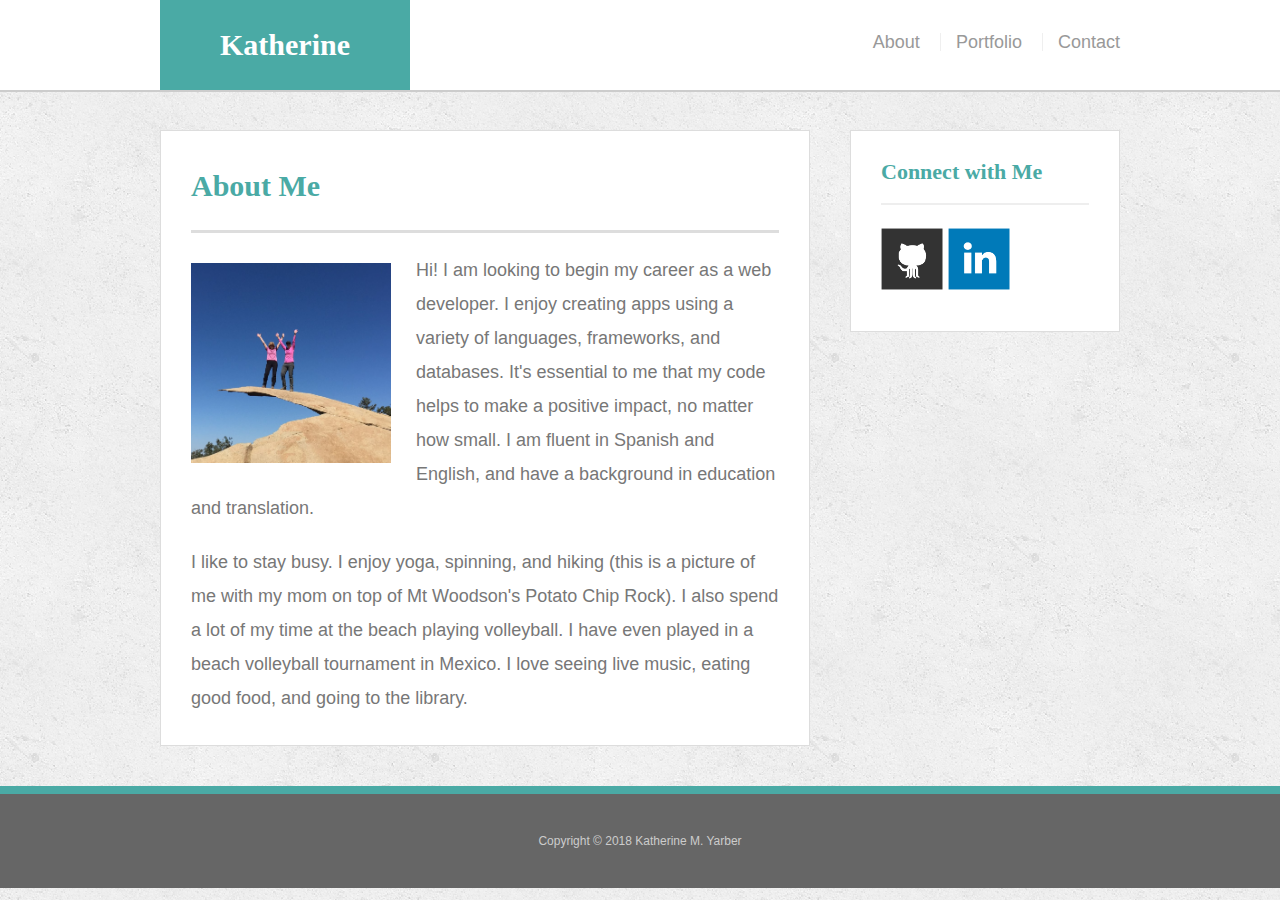
==== index.html @ 7cd8ad1b "added file for Heroku deployment" ====
<!doctype html>
<html lang="en-us">

<head>
  <meta charset="UTF-8">
  <meta name="viewport" content="initial-scale=1">
  <title>About | Katherine M. Yarber</title>
  <link rel="stylesheet" type="text/css" href="assets/css/reset.css">
  <link rel="stylesheet" type="text/css" href="assets/css/style.css">
  <link rel="stylesheet" type="text/css" href="assets/css/media query.css">
  
</head>

<body>

  <header id="masthead">
    <div class="container">
      <a href="index.html" id="logo">Katherine</a>
      <nav class="navColumns">
        <a href="index.html">About</a>
        <a href="portfolio.html">Portfolio</a>
        <a href="contact.html">Contact</a>
      </nav>
    </div>
  </header>

  <div id="main-container" class="container">
    <section class="main-section">
      <h1>About Me</h1>

      <img src="assets/images/MtWoodson2.jpg" class="auth-image" alt="Katherine Yarber">

      <p>Hi! I am looking to begin my career as a web developer. I enjoy creating apps using a variety of languages, frameworks, and databases. It's essential to me that my code helps to make a positive impact, no matter how small. I am fluent in Spanish and English, and have a background in education and translation.</p>
      <p>I like to stay busy. I enjoy yoga, spinning, and hiking (this is a picture of me with my mom on top of Mt Woodson's Potato Chip Rock). I also spend a lot of my time at the beach playing volleyball. I have even played in a beach volleyball tournament in Mexico. I love seeing live music, eating good food, and going to the library.
    
    </section>

    <section class="sidebar">
      <div id="connect">
        <h2>Connect with Me</h2>

        <a href="https://github.com/kyarber2"><img src="assets/images/github-128.png" class="social" alt="GitHub" /></a>
        <a href="https://www.linkedin.com/in/katherineyarber/"><img src="assets/images/linkedin-128.png" class="social" alt="LinkedIn" /></a>
        <!--<a href="#"><img src="assets/images/stackoverflow-128.png" class="social" alt="Stack Overflow" /></a>-->
      </div>
    </section>
  </div>

  <footer>
    <div class="container">
      Copyright &copy; 2018 Katherine M. Yarber
    </div>
  </footer>
</body>

</html>
---- assets/css/style.css ----
body {
  font-family: Arial, "Helvetica Neue", Helvetica, sans-serif;
  font-size: 18px;
  line-height: 34px;
  color: #777;
  background: url("../images/concrete_seamless.png");
}

* {
  box-sizing: border-box;
}

/* general */

.container {
  width: 100%;
  max-width: 960px;
  margin: 0 auto;
  clear: both;
}

h1,
h2,
h3,
p {
  margin-bottom: 20px;
}

p:last-child {
  margin-bottom: 0;
}

h1,
h2,
h3 {
  font-family: Georgia, Times, "Times New Roman", serif;
  font-weight: 700;
  color: #4aaaa5;
}

h1 {
  padding-bottom: 20px;
  font-size: 30px;
  line-height: 49px;
  border-bottom: 3px solid #ddd;
}

h2,
h3 {
  font-size: 22px;
}

/* header */

#masthead {
  position: fixed;
  z-index: 99;
  width: 100%;
  margin: 0 0 30px;
  overflow: auto;
  color: #fff;
  background: #fff;
  border-bottom: 2px solid #ccc;
}

#logo {
  float: left;
  width: 250px;
  height: 90px;
  font-family: Georgia, Times, "Times New Roman", serif;
  font-size: 30px;
  font-weight: 700;
  line-height: 90px;
  color: #fff;
  text-align: center;
  text-decoration: none;
  background: #4aaaa5;
}

nav {
  float: right;
  margin-top: 25px;
}

nav a {
  display: inline-block;
  padding-left: 15px;
  margin-left: 15px;
  line-height: 18px;
  color: #999;
  text-decoration: none;
  border-left: 1px solid #efefef;
}

nav a:first-child {
  border-left: 0 none;
}

/* footer */

footer {
  padding: 30px 0;
  clear: both;
  font-size: 12px;
  color: #fff;
  color: #ccc;
  text-align: center;
  background: #666;
  border-top: 8px solid #4aaaa5;
}

/* sidebar */

.sidebar {
  float: right;
  width: 100%;
  max-width: 270px;
  padding: 30px;
  margin-bottom: 20px;
  background: #fff;
  border: 1px solid #ddd;
}

h3,
.sidebar h2 {
  padding-bottom: 20px;
  margin-bottom: 15px;
  line-height: 22px;
  border-bottom: 2px solid #eee;
}

.social {
  width: 62px;
  height: 62px;
  margin-top: 8px;
  margin-right: 5px;
}

.social:last-child {
  margin-right: 0;
}

/* main */

#main-container {
  padding-top: 130px;
}

.main-section {
  float: left;
  width: 100%;
  max-width: 650px;
  padding: 30px;
  margin: 0 0 40px;
  background: #fff;
  border: 1px solid #ddd;
}

/* portfolio page */

.work {
  position: relative;
  float: left;
  width: 274px;
  margin: 20px 0 25px;
  overflow: auto;
}

.work:nth-child(even) {
  margin-right: 40px;
}

.work img {
  width: 100%;
  border: 0 none;
  opacity: 0.8;
}

.work h3 {
  position: absolute;
  bottom: 20px;
  width: 100%;
  padding: 15px;
  margin-bottom: 0;
  font-weight: 300;
  line-height: 30px;
  color: #fff;
  text-align: center;
  background: #4aaaa5;
  border-bottom: 0;
}

.auth-image {
  float: left;
  width: 200px;
  height: auto;
  margin-top: 10px;
  margin-right: 25px;
}

/* contact page */

#contact-form ul {
  margin-bottom: 20px;
}

#contact-form li {
  margin-bottom: 10px;
}

label,
input[type=text],
input[type=email],
textarea {
  display: block;
  width: 100%;
}

input[type=text],
input[type=email],
textarea {
  height: 35px;
  padding: 0 10px;
  font-size: 14px;
  border: 1px solid #ddd;
}

textarea {
  height: 200px;
}

input[type=submit] {
  padding: 10px 30px;
  font-size: 18px;
  color: #fff;
  cursor: pointer;
  background: #4aaaa5;
  border: 0 none;
}
---- assets/css/media query.css ----
@media only screen and (max-width: 640px)
{
* {
    box-sizing: border-box;
}
#logo{
	font-size:150%;
}
nav a{
	width:30%;	
}
#masthead{
	position:relative;
	padding-bottom:20px;
	width:100%;
}
#main-container{
	padding:5px;
}
.auth-image{
	width:100%;
}
.work{
	width:100%;
}

p {
	font-size: 110%;
}
nav, #logo {
	width: 100%;
}
nav {
	font-size:150%;
}
.sidebar{
	margin:10px, 5px;
	font-size:150%;
	max-width:100%;
	
}
footer{
	font-size:110%;
	margin-bottom: 30px;

}
body{
	padding-bottom:10px;
}
}

@media only screen and (max-width: 768px)
{
#logo{
	margin-left: 15px
}
#masthead{
	padding-right:20px;
}
.main-section{
	max-width:100%;
	margin:15px;
}
.auth-image{
	width:50%;
	height:50%;
}
.sidebar{
	margin:30px;
	max-width: 100%;
}
}
@media only screen and (max-width: 980px)
{
#masthead{
	padding-left:80px;
	padding-right:200px;
}
.main-section{
	max-width:40%;
	margin-left:80px;
	padding-left:30px;
}
.auth-image{
	width:100%;
	height:100%;
}
.sidebar{
	margin-right:190px;
}
}
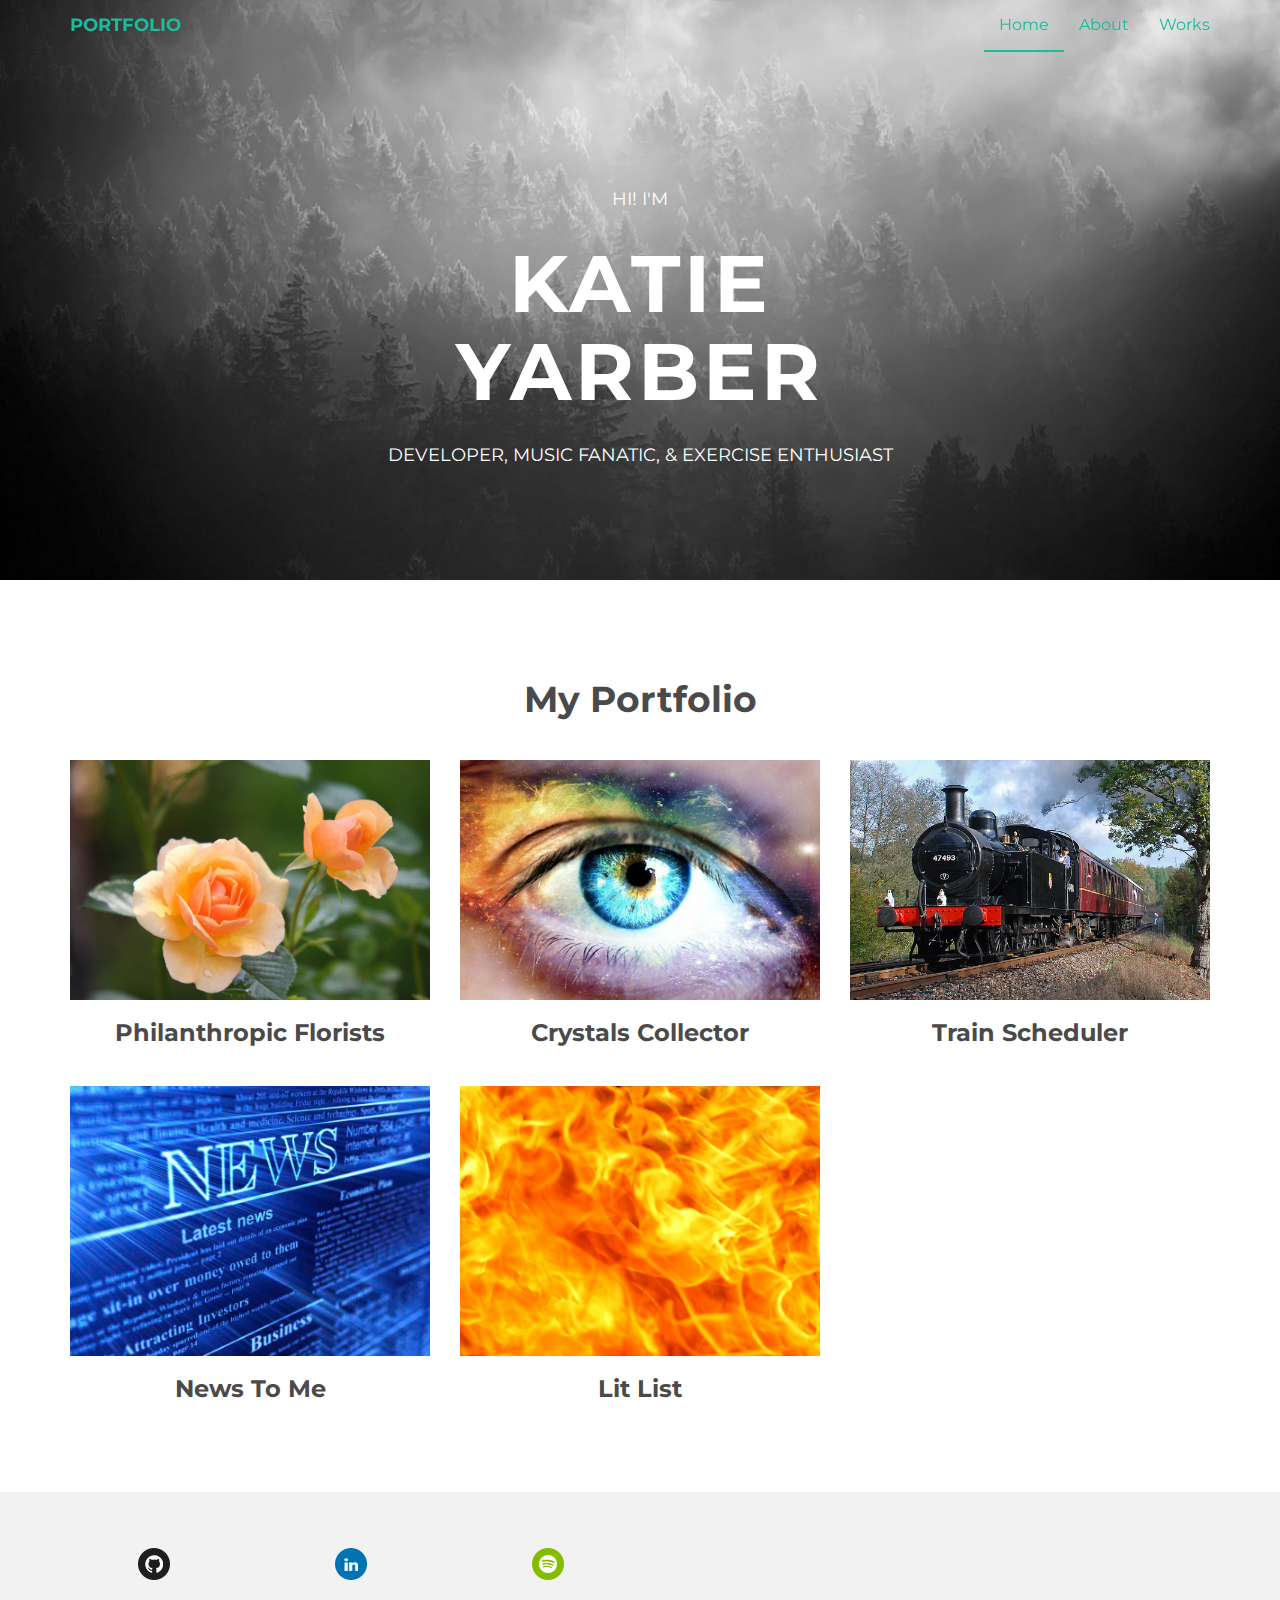
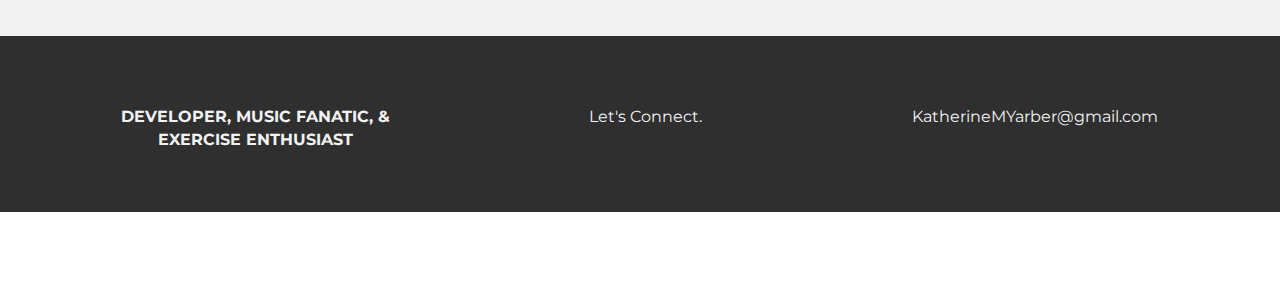
==== commit aacf96e1: "added names to projects" ====
--- a/index.html
+++ b/index.html
@@ -1,56 +1,146 @@
-<!doctype html>
-<html lang="en-us">
+<!DOCTYPE html>
+<html lang="en">
+  <head>
+    <meta charset="utf-8">
+    <meta http-equiv="X-UA-Compatible" content="IE=edge">
+    <meta name="viewport" content="width=device-width, initial-scale=1">
+    <meta name="description" content="">
+    <meta name="author" content="">
+    <link rel="shortcut icon" href="assets/ico/favicon.ico">
 
-<head>
-  <meta charset="UTF-8">
-  <meta name="viewport" content="initial-scale=1">
-  <title>About | Katherine M. Yarber</title>
-  <link rel="stylesheet" type="text/css" href="assets/css/reset.css">
-  <link rel="stylesheet" type="text/css" href="assets/css/style.css">
-  <link rel="stylesheet" type="text/css" href="assets/css/media query.css">
-  
-</head>
+    <title>KATIE YARBER -- Portfolio 2018</title>
 
-<body>
+    <!-- Bootstrap core CSS -->
+    <link href="assets/css/bootstrap.css" rel="stylesheet">
 
-  <header id="masthead">
-    <div class="container">
-      <a href="index.html" id="logo">Katherine</a>
-      <nav class="navColumns">
-        <a href="index.html">About</a>
-        <a href="portfolio.html">Portfolio</a>
-        <a href="contact.html">Contact</a>
-      </nav>
+    <!-- Custom styles for this template -->
+    <link href="assets/css/style.css" rel="stylesheet">
+    <link href="assets/css/font-awesome.min.css" rel="stylesheet">
+
+    <!-- HTML5 shim and Respond.js IE8 support of HTML5 elements and media queries -->
+    <!--[if lt IE 9]>
+      <script src="https://oss.maxcdn.com/libs/html5shiv/3.7.0/html5shiv.js"></script>
+      <script src="https://oss.maxcdn.com/libs/respond.js/1.4.2/respond.min.js"></script>
+    <![endif]-->
+  </head>
+
+  <body>
+
+    <!-- Static navbar -->
+    <div class="navbar navbar-default navbar-fixed-top" role="navigation">
+      <div class="container">
+        <div class="navbar-header">
+          <button type="button" class="navbar-toggle" data-toggle="collapse" data-target=".navbar-collapse">
+            <span class="sr-only">Toggle navigation</span>
+            <span class="icon-bar"></span>
+            <span class="icon-bar"></span>
+            <span class="icon-bar"></span>
+          </button>
+          <a class="navbar-brand" href="index.html">PORTFOLIO</a>
+        </div>
+        <div class="navbar-collapse collapse">
+          <ul class="nav navbar-nav navbar-right">
+            <li class="active"><a href="index.html">Home</a></li>
+            <li><a href="about.html">About</a></li>
+            <li><a href="#works">Works</a></li>
+          </ul>
+        </div><!--/.nav-collapse -->
+      </div>
     </div>
-  </header>
 
-  <div id="main-container" class="container">
-    <section class="main-section">
-      <h1>About Me</h1>
 
-      <img src="assets/images/MtWoodson2.jpg" class="auth-image" alt="Katherine Yarber">
+	<div id="headerwrap">
+	    <div class="container">
+			<div class="row">
+				<div class="col-lg-6 col-lg-offset-3">
+					<h4>HI! I'M</h4>
+					<h1>KATIE YARBER</h1>
+					<h4>DEVELOPER, MUSIC FANATIC, & EXERCISE ENTHUSIAST</h4>
+				</div>
+			</div><! --/row -->
+	    </div> <!-- /container -->
+	</div><! --/headerwrap -->
+	
+	<section id="works"></section>
+	<div class="container">
+		<div class="row centered mt mb">
+			<h1>My Portfolio</h1>
+			
+			<div class="col-lg-4 col-md-4 col-sm-4 gallery">
+				<a href="https://intense-scrubland-20219.herokuapp.com/" target="_blank"><img src="assets/img/portfolio/flowers.jpeg" class="img-responsive"></a>
+				<h3>Philanthropic Florists</h3>
+			</div>
+			<div class="col-lg-4 col-md-4 col-sm-4 gallery">
+				<a href="https://crystals-collector-game-01.herokuapp.com/index.html" target="_blank"><img src="assets/img/portfolio/psychic.jpg" class="img-responsive"></a>
+				<h3>Crystals Collector</h3>
+			</div>
+			<div class="col-lg-4 col-md-4 col-sm-4 gallery">
+				<a href="https://train-scheduler-01.herokuapp.com/index.html" target="_blank"><img src="assets/img/portfolio/train.jpg" class="img-responsive"></a>
+				<h3>Train Scheduler</h3>
+			</div>
+			<div class="col-lg-4 col-md-4 col-sm-4 gallery">
+				<a href="https://news-to-me.herokuapp.com/" target="_blank"><img src="assets/img/portfolio/news4.jpg" class="img-responsive"></a>
+				<h3>News To Me</h3>
+			</div>
+			<div class="col-lg-4 col-md-4 col-sm-4 gallery">
+				<a href="https://lit-list.herokuapp.com/index.html" target="_blank"><img src="assets/img/portfolio/lit.jpg" class="img-responsive"></a>
+				<h3>Lit List</h3>
+			</div>
+			<!-- <div class="col-lg-4 col-md-4 col-sm-4 gallery">
+				<a href="work.html"><img src="assets/img/portfolio/folio06.png" class="img-responsive"></a>
+			</div> -->
+		</div><! --/row -->
+	</div><! --/container -->
+	
+	<div id="social">
+		<div class="container">
+			<div class="row centered">
+				<div class="col-lg-2 footerImg">
+					<a href="https://github.com/kyarber2" target="_blank"><img src="assets/img/github.png"  class="fa fa-dribbble"></a>
+				</div>
+				<div class="col-lg-2 footerImg">
+					<a href="https://www.linkedin.com/in/katherineyarber/" target="_blank"><img src="assets/img/linkedin.png"  class="fa fa-linkedin"></a>
+				</div>
+				<div class="col-lg-2 footerImg">
+					<a href="https://open.spotify.com/user/kyarber2?si=ofyCcNWgR3ekuX5lqcl1QQ" target="_blank"><img src="assets/img/spotify.png"  class="fa fa-instagram"></a>
+				</div>
+				<!-- <div class="col-lg-2">
+					<a href="#"><i class="fa fa-linkedin"></i></a>
+				</div>
+				<div class="col-lg-2">
+					<a href="#"><i class="fa fa-instagram"></i></a>
+				</div>
+				<div class="col-lg-2">
+					<a href="#"><i class="fa fa-tumblr"></i></a>
+				</div> -->
+			
+			</div><! --/row -->
+		</div><! --/container -->
+	</div><! --/social -->
 
-      <p>Hi! I am looking to begin my career as a web developer. I enjoy creating apps using a variety of languages, frameworks, and databases. It's essential to me that my code helps to make a positive impact, no matter how small. I am fluent in Spanish and English, and have a background in education and translation.</p>
-      <p>I like to stay busy. I enjoy yoga, spinning, and hiking (this is a picture of me with my mom on top of Mt Woodson's Potato Chip Rock). I also spend a lot of my time at the beach playing volleyball. I have even played in a beach volleyball tournament in Mexico. I love seeing live music, eating good food, and going to the library.
-    
-    </section>
+	<div id="footerwrap">
+		<div class="container">
+			<div class="row centered">
+				<div class="col-lg-4">
+					<p><b>DEVELOPER, MUSIC FANATIC, & EXERCISE ENTHUSIAST</b></p>
+				</div>
+			
+				<div class="col-lg-4">
+					<p>Let's Connect.</p>
+				</div>
+				<div class="col-lg-4">
+					<p>KatherineMYarber@gmail.com</p>
+				</div>
+			</div>
+		</div>
+	</div><! --/footerwrap -->
+	
 
-    <section class="sidebar">
-      <div id="connect">
-        <h2>Connect with Me</h2>
 
-        <a href="https://github.com/kyarber2"><img src="assets/images/github-128.png" class="social" alt="GitHub" /></a>
-        <a href="https://www.linkedin.com/in/katherineyarber/"><img src="assets/images/linkedin-128.png" class="social" alt="LinkedIn" /></a>
-        <!--<a href="#"><img src="assets/images/stackoverflow-128.png" class="social" alt="Stack Overflow" /></a>-->
-      </div>
-    </section>
-  </div>
-
-  <footer>
-    <div class="container">
-      Copyright &copy; 2018 Katherine M. Yarber
-    </div>
-  </footer>
-</body>
-
-</html>+    <!-- Bootstrap core JavaScript
+    ================================================== -->
+    <!-- Placed at the end of the document so the pages load faster -->
+    <script src="https://ajax.googleapis.com/ajax/libs/jquery/1.11.0/jquery.min.js"></script>
+    <script src="assets/js/bootstrap.min.js"></script>
+  </body>
+</html>
--- a/assets/css/style.css
+++ b/assets/css/style.css
@@ -1,239 +1,236 @@
+/*
+ * Author: Carlos Alvarez
+ * URL: http://Alvarez.is
+ *
+ * Project Name: NYC Design
+ * Version: 1.0
+ * Date: 04-20-2014
+ * URL: 
+ */
+
+
+/* ==========================================================================
+   Base Styles, Bootstrap Modifications & Fonts Import
+   ========================================================================== */
+
+@import url(http://fonts.googleapis.com/css?family=Montserrat:400,700);
+
+
+::-moz-selection {
+    background: #f2c2c9;
+    color: #a4003a;
+    text-shadow: none;
+}
+
+::selection {
+    background: #16a085;
+    color: #a4003a;
+    text-shadow: none;
+}
+
+/*
+ * A better looking default horizontal rule
+ */
+
+ hr {
+    display: block;
+    height: 1px;
+    border: 0;
+    border-top: 1px solid #ccc;
+    margin: 1em 0;
+    padding: 0;
+}
+
+.centered {
+	text-align: center
+}
+
+.mt {
+	margin-top: 80px;
+}
+
+.mb {
+	margin-bottom: 80px;
+}
+
+/* ==========================================================================
+   General styles
+   ========================================================================== */
+
+
 body {
-  font-family: Arial, "Helvetica Neue", Helvetica, sans-serif;
-  font-size: 18px;
-  line-height: 34px;
-  color: #777;
-  background: url("../images/concrete_seamless.png");
-}
-
-* {
-  box-sizing: border-box;
-}
-
-/* general */
-
-.container {
-  width: 100%;
-  max-width: 960px;
-  margin: 0 auto;
-  clear: both;
-}
-
-h1,
-h2,
-h3,
-p {
-  margin-bottom: 20px;
-}
-
-p:last-child {
-  margin-bottom: 0;
-}
-
-h1,
-h2,
-h3 {
-  font-family: Georgia, Times, "Times New Roman", serif;
-  font-weight: 700;
-  color: #4aaaa5;
-}
-
-h1 {
-  padding-bottom: 20px;
-  font-size: 30px;
-  line-height: 49px;
-  border-bottom: 3px solid #ddd;
-}
-
-h2,
-h3 {
-  font-size: 22px;
-}
-
-/* header */
-
-#masthead {
-  position: fixed;
-  z-index: 99;
-  width: 100%;
-  margin: 0 0 30px;
-  overflow: auto;
-  color: #fff;
-  background: #fff;
-  border-bottom: 2px solid #ccc;
-}
-
-#logo {
-  float: left;
-  width: 250px;
-  height: 90px;
-  font-family: Georgia, Times, "Times New Roman", serif;
-  font-size: 30px;
-  font-weight: 700;
-  line-height: 90px;
-  color: #fff;
-  text-align: center;
-  text-decoration: none;
-  background: #4aaaa5;
-}
-
-nav {
-  float: right;
-  margin-top: 25px;
-}
-
-nav a {
-  display: inline-block;
-  padding-left: 15px;
-  margin-left: 15px;
-  line-height: 18px;
-  color: #999;
-  text-decoration: none;
-  border-left: 1px solid #efefef;
-}
-
-nav a:first-child {
-  border-left: 0 none;
-}
-
-/* footer */
-
-footer {
-  padding: 30px 0;
-  clear: both;
-  font-size: 12px;
-  color: #fff;
-  color: #ccc;
-  text-align: center;
-  background: #666;
-  border-top: 8px solid #4aaaa5;
-}
-
-/* sidebar */
-
-.sidebar {
-  float: right;
-  width: 100%;
-  max-width: 270px;
-  padding: 30px;
-  margin-bottom: 20px;
-  background: #fff;
-  border: 1px solid #ddd;
-}
-
-h3,
-.sidebar h2 {
-  padding-bottom: 20px;
-  margin-bottom: 15px;
-  line-height: 22px;
-  border-bottom: 2px solid #eee;
-}
-
-.social {
-  width: 62px;
-  height: 62px;
-  margin-top: 8px;
-  margin-right: 5px;
-}
-
-.social:last-child {
-  margin-right: 0;
-}
-
-/* main */
-
-#main-container {
-  padding-top: 130px;
-}
-
-.main-section {
-  float: left;
-  width: 100%;
-  max-width: 650px;
-  padding: 30px;
-  margin: 0 0 40px;
-  background: #fff;
-  border: 1px solid #ddd;
-}
-
-/* portfolio page */
-
-.work {
-  position: relative;
-  float: left;
-  width: 274px;
-  margin: 20px 0 25px;
-  overflow: auto;
-}
-
-.work:nth-child(even) {
-  margin-right: 40px;
-}
-
-.work img {
-  width: 100%;
-  border: 0 none;
-  opacity: 0.8;
-}
-
-.work h3 {
-  position: absolute;
-  bottom: 20px;
-  width: 100%;
-  padding: 15px;
-  margin-bottom: 0;
-  font-weight: 300;
-  line-height: 30px;
-  color: #fff;
-  text-align: center;
-  background: #4aaaa5;
-  border-bottom: 0;
-}
-
-.auth-image {
-  float: left;
-  width: 200px;
-  height: auto;
-  margin-top: 10px;
-  margin-right: 25px;
-}
-
-/* contact page */
-
-#contact-form ul {
-  margin-bottom: 20px;
-}
-
-#contact-form li {
-  margin-bottom: 10px;
-}
-
-label,
-input[type=text],
-input[type=email],
-textarea {
-  display: block;
-  width: 100%;
-}
-
-input[type=text],
-input[type=email],
-textarea {
-  height: 35px;
-  padding: 0 10px;
-  font-size: 14px;
-  border: 1px solid #ddd;
-}
-
-textarea {
-  height: 200px;
-}
-
-input[type=submit] {
-  padding: 10px 30px;
-  font-size: 18px;
-  color: #fff;
-  cursor: pointer;
-  background: #4aaaa5;
-  border: 0 none;
-}
+    font-family: 'Montserrat', sans-serif;
+    font-weight: 400;
+    font-size: 16px;
+
+    -webkit-font-smoothing: antialiased;
+    -webkit-overflow-scrolling: touch;
+}
+
+h1, h2, h3, h4, h5, h6 {
+	font-weight: 700;
+    color: #4a4a4a;
+}
+
+
+.navbar-brand {
+	font-weight: 700;
+}
+
+.navbar-default .navbar-brand {
+	color: #1abc9c;
+}
+
+.navbar-default {
+	background-color: transparent;
+	border-color: transparent;
+}
+
+.navbar-default .navbar-nav > .active > a, .navbar-default .navbar-nav > .active > a:hover, .navbar-default .navbar-nav > .active > a:focus {
+	color: #1abc9c;
+	background-color: transparent;
+	border-bottom: 2px solid #1abc9c
+}
+
+.navbar-default .navbar-nav > li > a {
+	color: #1abc9c;
+}
+
+/* ==========================================================================
+   Wrap Sections
+   ========================================================================== */
+
+#headerwrap {
+	background: url(../img/back.jpg) no-repeat center top;
+	margin-top: -70px;
+	padding-top: 250px;
+	text-align:center;
+	background-attachment: relative;
+	background-position: center center;
+	min-height: 650px;
+	width: 100%;
+	
+    -webkit-background-size: 100%;
+    -moz-background-size: 100%;
+    -o-background-size: 100%;
+    background-size: 100%;
+
+    -webkit-background-size: cover;
+    -moz-background-size: cover;
+    -o-background-size: cover;
+    background-size: cover;
+}
+
+#headerwrap h1 {
+	color:#ffffff;
+	padding-top: 10px;
+	padding-bottom: 20px;
+	letter-spacing: 4px;
+	font-size: 80px;
+	font-weight: bold;
+}
+
+#headerwrap h4 {
+	font-weight: 400;
+	color: #ffffff
+}
+
+#social {
+	padding-top: 50px;
+	padding-bottom: 50px;
+	background-color: #f2f2f2;
+}
+
+#social i {
+	font-size: 40px;
+	color: #4a4a4a
+}
+
+#social i:hover {
+	color: #1abc9c
+}
+
+#footerwrap {
+	padding-top: 70px;
+	padding-bottom: 50px;
+	background-color: #2f2f2f;
+}
+
+#footerwrap p {
+	color: #f2f2f2;
+	margin-left: 10px;
+}
+
+#workwrap {	
+	background: url(../img/work.jpg) no-repeat center top;
+	margin-top: -70px;
+	padding-top: 250px;
+	text-align:center;
+	background-attachment: relative;
+	background-position: center center;
+	min-height: 650px;
+	width: 100%;
+	
+    -webkit-background-size: 100%;
+    -moz-background-size: 100%;
+    -o-background-size: 100%;
+    background-size: 100%;
+
+    -webkit-background-size: cover;
+    -moz-background-size: cover;
+    -o-background-size: cover;
+    background-size: cover;
+}
+
+#workwrap h1 {
+	color:#ffffff;
+	padding-top: 10px;
+	padding-bottom: 20px;
+	letter-spacing: 4px;
+	font-size: 80px;
+	font-weight: bold;
+}
+
+#workwrap h4 {
+	font-weight: 400;
+	color: #ffffff
+}
+
+#aboutwrap {	
+	background: url(../img/MtWoodson2.jpg) no-repeat center top;
+	margin-top: -70px;
+	padding-top: 250px;
+	text-align:center;
+	background-attachment: relative;
+	background-position: center center;
+	min-height: 550px;
+	width: 100%;
+	
+    -webkit-background-size: 100%;
+    -moz-background-size: 100%;
+    -o-background-size: 100%;
+    background-size: 100%;
+
+    -webkit-background-size: cover;
+    -moz-background-size: cover;
+    -o-background-size: cover;
+    background-size: cover;
+}
+
+
+
+
+/* Gallery */
+.gallery {
+	margin-top: 30px;
+}
+
+.gallery img:hover {
+	opacity: 0.4;
+}
+
+.footerImg {
+	margin: 1px;
+	padding: 5px;
+
+}